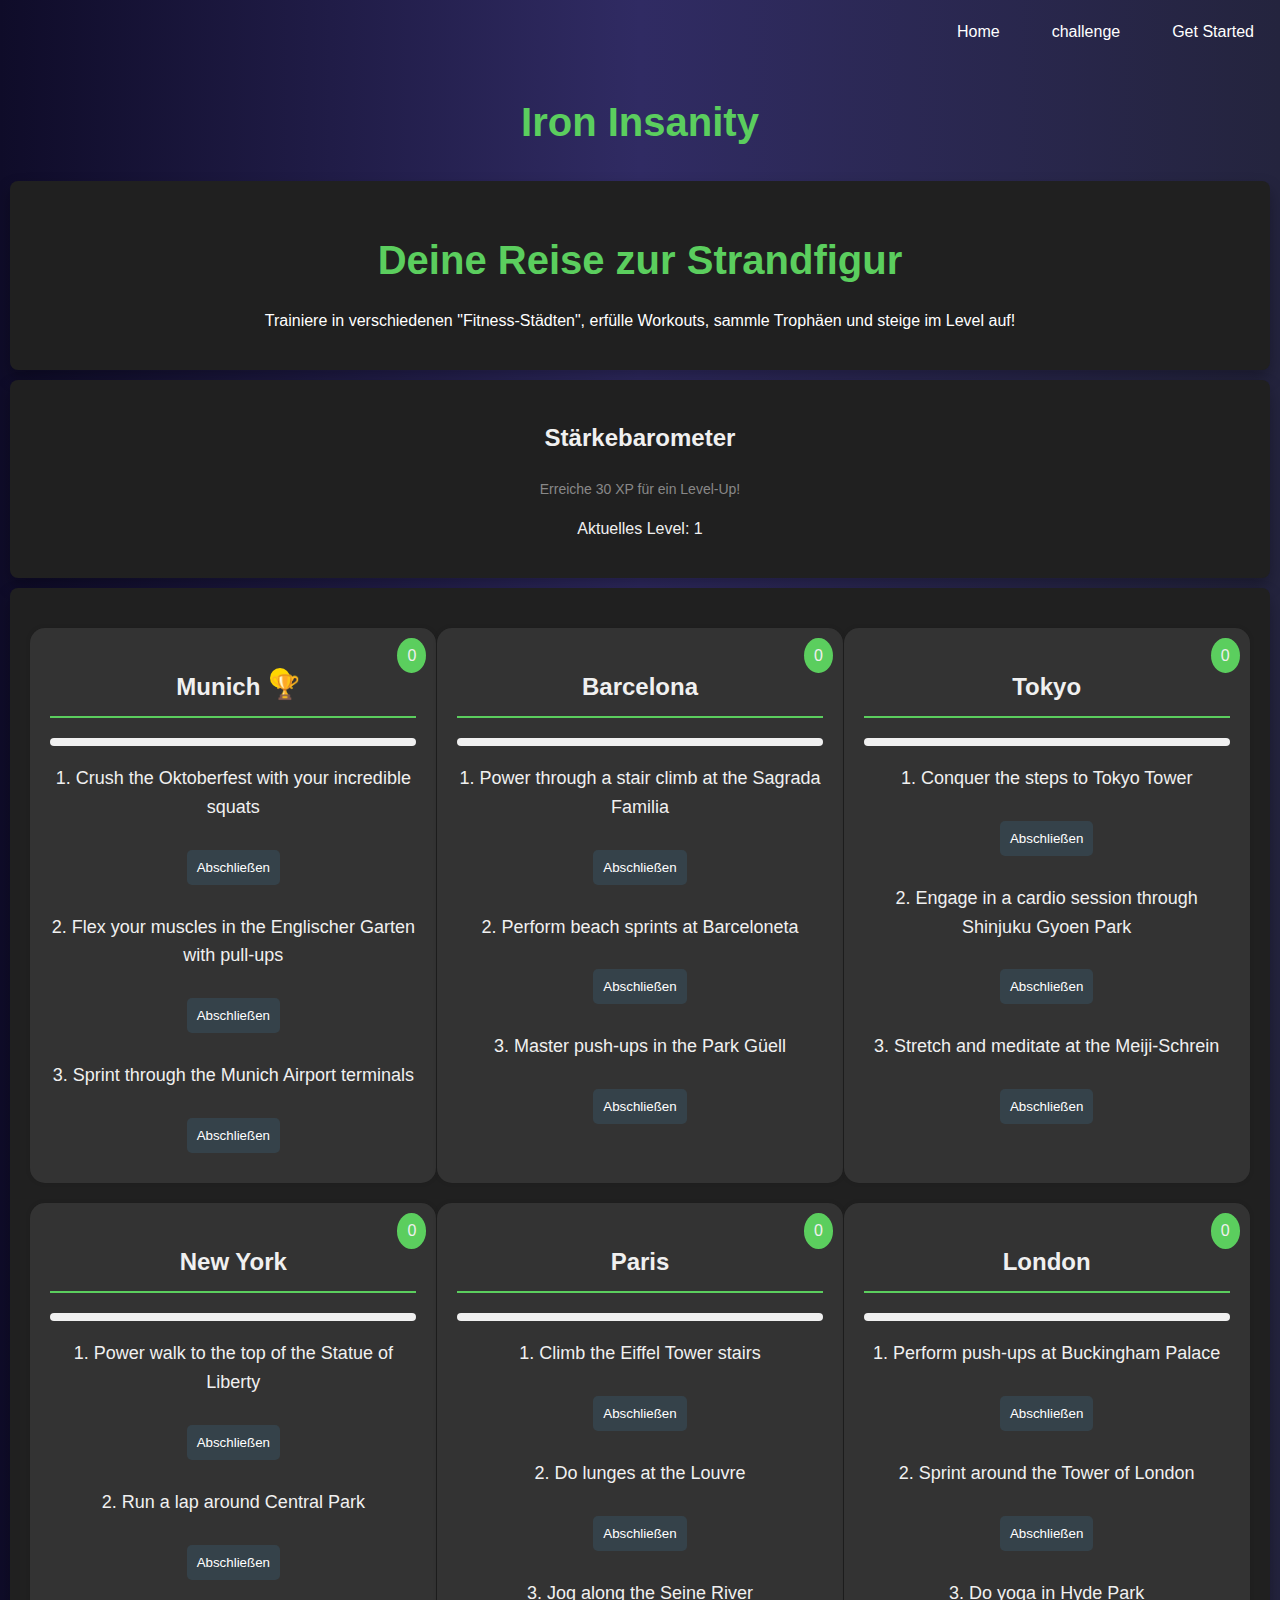
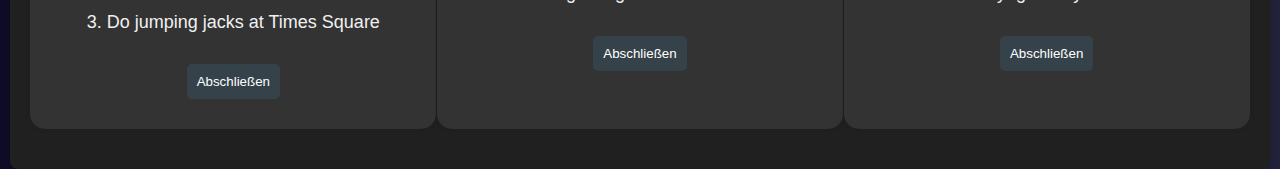
==== challenge.html @ 305de747 "update" ====
<!DOCTYPE html>
<html lang="de">
<head>
    <meta charset="UTF-8">
    <meta name="viewport" content="width=device-width, initial-scale=1.0">
    <title>Fitness Challenge - Journey zur Strandfigur</title>
    <link rel="stylesheet" href="./css/style.css">
    <link rel="stylesheet" href="./css/navbar.css">
    <link rel="stylesheet" href="./css/challenge.css">

    <style>


        /* Stil für die Trophäen neben den Städten */
        .trophy {
            display: none;
            width: 20px;
            height: 20px;
            background-color: gold;
            border-radius: 50%;
            margin-left: 10px;
        }

        /* Stil für den Tooltip */
        .tooltip {
            position: relative;
            display: inline-block;
            cursor: pointer;
        }

        .tooltip .tooltiptext {
            visibility: hidden;
            width: 120px;
            background-color: #555;
            color: #fff;
            text-align: center;
            border-radius: 6px;
            padding: 5px 0;
            position: absolute;
            z-index: 1;
            bottom: 125%;
            left: 50%;
            margin-left: -60px;
            opacity: 0;
            transition: opacity 0.3s;
        }

        .tooltip .tooltiptext::after {
            content: "";
            position: absolute;
            top: 100%;
            left: 50%;
            margin-left: -5px;
            border-width: 5px;
            border-style: solid;
            border-color: #555 transparent transparent transparent;
        }

        .tooltip:hover .tooltiptext {
            visibility: visible;
            opacity: 1;
        }
    </style>
</head>
<body>
    <header>
        <nav class="navbar">
            <div class="navbar-left" style="display: none">
                <label for="languageSelect">Choose language:</label>
                <select id="languageSelect" onchange="changeLanguage()">
                    <option value="en">English</option>
                    <option value="de">Deutsch</option>
                </select>
            </div>
            <div class="navbar-right">
                <select id="navDropdown" class="mobile-dropdown">
                    <option value="./index" selected>Home</option>
                    <option value="./pages/challenge.html">Settings</option>
                    <option value="./pages/instructions.html">Get Started</option>
                </select>
                <div class="desktop-menu">
                    <ul>
                        <li>
                            <div class="darkmode-container" style="display: none">
                                <p class="margin-right">Dark Mode</p>
                                <input type="checkbox" id="darkModeToggle" onchange="toggleDarkMode()">
                                <label for="darkModeToggle"></label>
                            </div>
                        </li>
                        <li id="home"><a href="./index.html">Home</a></li>
                        <li id="challenge"><a href="challenge.html">challenge</a></li>
                        <li id="instructions"><a href="#">Get Started</a></li>
                    </ul>
                </div>
            </div>
        </nav>

        <h1>Iron Insanity</h1>
    </header>

    <section id="showcase">
        <div class="container">
            <h1>Deine Reise zur Strandfigur</h1>
            <p>Trainiere in verschiedenen "Fitness-Städten", erfülle Workouts, sammle Trophäen und steige im Level auf!</p>
        </div>
    </section>

    <section id="strength-bar">
        <div class="container">
            <h2>Stärkebarometer</h2>
            
            <!-- Hier werden die Fortschrittsbalken für alle Städte dynamisch erstellt -->
            <div class="xp-bars" id="xpBars">
                <!-- Hier werden die Fortschrittsbalken für alle Städte durch JavaScript generiert -->
            </div>
            
            <div class="xp-info">
                <p>Erreiche 30 XP für ein Level-Up!</p>
            </div>
    
            <div class="level-info">
                <p>Aktuelles Level: <span id="currentLevel">1</span></p>
            </div>
        </div>
    </section>

    <div class="container">
        <div class="workouts">
            <!-- Dynamische Erstellung der Städte -->
            <div class="workout" id="city1" data-enabled="true">
                <h2>Munich<span class="trophy tooltip" title="Trophäe für alle Aufgaben abgeschlossen">🏆</span></h2>
                <span class="xp">0</span>
                <div class="progress-bar">
                    <div class="progress-fill" id="city1-progress"></div>
                </div>
                <p class="task1">1. Crush the Oktoberfest with your incredible squats</p>
                <button class="complete-btn" onclick="completeTask(1, 1)">Abschließen</button>
                <p class="task2">2. Flex your muscles in the Englischer Garten with pull-ups</p>
                <button class="complete-btn" onclick="completeTask(1, 2)">Abschließen</button>
                <p class="task3">3. Sprint through the Munich Airport terminals</p>
                <button class="complete-btn" onclick="completeTask(1, 3)">Abschließen</button>
            </div>
            <div class="workout" id="city2" data-enabled="false">
                <h2>Barcelona</h2>
                <span class="xp">0</span>
                <div class="progress-bar">
                    <div class="progress-fill" id="city2-progress"></div>
                </div>
                <p class="task1">1. Power through a stair climb at the Sagrada Familia</p>
                <button class="complete-btn" onclick="completeTask(2, 1)">Abschließen</button>
                <p class="task2">2. Perform beach sprints at Barceloneta</p>
                <button class="complete-btn" onclick="completeTask(2, 2)">Abschließen</button>
                <p class="task3">3. Master push-ups in the Park Güell</p>
                <button class="complete-btn" onclick="completeTask(2, 3)">Abschließen</button>
            </div>
            <div class="workout" id="city3" data-enabled="false">
                <h2>Tokyo</h2>
                <span class="xp">0</span>
                <div class="progress-bar">
                    <div class="progress-fill" id="city3-progress"></div>
                </div>
                <p class="task1">1. Conquer the steps to Tokyo Tower</p>
                <button class="complete-btn" onclick="completeTask(3, 1)">Abschließen</button>
                <p class="task2">2. Engage in a cardio session through Shinjuku Gyoen Park</p>
                <button class="complete-btn" onclick="completeTask(3, 2)">Abschließen</button>
                <p class="task3">3. Stretch and meditate at the Meiji-Schrein</p>
                <button class="complete-btn" onclick="completeTask(3, 3)">Abschließen</button>
            </div>
            <div class="workout" id="city4" data-enabled="false">
                <h2>New York</h2>
                <span class="xp">0</span>
                <div class="progress-bar">
                    <div class="progress-fill" id="city4-progress"></div>
                </div>
                <p class="task1">1. Power walk to the top of the Statue of Liberty</p>
                <button class="complete-btn" onclick="completeTask(4, 1)">Abschließen</button>
                <p class="task2">2. Run a lap around Central Park</p>
                <button class="complete-btn" onclick="completeTask(4, 2)">Abschließen</button>
                <p class="task3">3. Do jumping jacks at Times Square</p>
                <button class="complete-btn" onclick="completeTask(4, 3)">Abschließen</button>
            </div>
            <div class="workout" id="city5" data-enabled="false">
                <h2>Paris</h2>
                <span class="xp">0</span>
                <div class="progress-bar">
                    <div class="progress-fill" id="city5-progress"></div>
                </div>
                <p class="task1">1. Climb the Eiffel Tower stairs</p>
                <button class="complete-btn" onclick="completeTask(5, 1)">Abschließen</button>
                <p class="task2">2. Do lunges at the Louvre</p>
                <button class="complete-btn" onclick="completeTask(5, 2)">Abschließen</button>
                <p class="task3">3. Jog along the Seine River</p>
                <button class="complete-btn" onclick="completeTask(5, 3)">Abschließen</button>
            </div>
            <div class="workout" id="city6" data-enabled="false">
                <h2>London</h2>
                <span class="xp">0</span>
                <div class="progress-bar">
                    <div class="progress-fill" id="city6-progress"></div>
                </div>
                <p class="task1">1. Perform push-ups at Buckingham Palace</p>
                <button class="complete-btn" onclick="completeTask(6, 1)">Abschließen</button>
                <p class="task2">2. Sprint around the Tower of London</p>
                <button class="complete-btn" onclick="completeTask(6, 2)">Abschließen</button>
                <p class="task3">3. Do yoga in Hyde Park</p>
                <button class="complete-btn" onclick="completeTask(6, 3)">Abschließen</button>
            </div>
        </div>
    </div>

    <script>
        let totalXP = 0;
        let currentLevel = 1;
        let currentCity = 1; // Variable, um die aktuelle Stadt zu verfolgen
        
        // Starten mit der ersten Stadt
        window.onload = function() {
            createXPBar(); // Erstellt die XP-Balken für alle Städte
            enableCity(currentCity); // Aktiviert die erste Stadt
        }
        
        function createXPBar() {
       
        }
        
        function enableCity(cityIndex) {
            const city = document.getElementById(`city${cityIndex}-xp`);
            if (city) {
                city.setAttribute('data-enabled', 'true');
        
                // Aktiviere alle Buttons der Stadt
                const buttons = city.querySelectorAll('.complete-btn');
                buttons.forEach(button => {
                    button.disabled = false;
                });
            }
        }
        
        function completeTask(cityIndex, taskIndex) {
            // Logik für das Abschließen der Aufgaben hier
        
            // Beispiel: Durchstreichen der erledigten Aufgabe
            const taskElement = document.querySelector(`#city${cityIndex} .task${taskIndex}`);
            if (taskElement) {
                taskElement.classList.add('complete');
            }
        
            addXP(cityIndex, 10); // Beispiel: Füge XP hinzu, wenn eine Aufgabe abgeschlossen wird
        }
        
        
        function addXP(cityIndex, xpToAdd) {
            const xpElement = document.querySelector(`#city${cityIndex} .xp`);
            const progressFill = document.querySelector(`#city${cityIndex}-progress`);
        
            // Aktualisiere die XP-Anzeige der Stadt
            const currentXP = parseInt(xpElement.textContent);
            const newXP = currentXP + xpToAdd;
            xpElement.textContent = newXP;
        
            // Aktualisiere den Fortschrittsbalken der Stadt
            const maxXP = 30; // Maximal 30 XP für jede Stadt für ein Level-Up
            const progressPercentage = (newXP / maxXP) * 100;
            progressFill.style.width = `${progressPercentage}%`;
            console.log(cityIndex);

        }
        
        
        function updateStrengthBar() {
            const overallProgress = document.getElementById('overall-progress');
            const maxTotalXP = 180; // Beispiel: 180 Gesamt-XP für ein Level-Up
            const progressPercentage = (totalXP / maxTotalXP) * 100;
        
            overallProgress.style.width = `${progressPercentage}%`;
        
            if (totalXP >= 30) {
                levelUp();
            }
        }
        
        
        
        function levelUp() {
            currentLevel++;
            document.getElementById('currentLevel').textContent = currentLevel;
            totalXP = 0; // Setze die gesamten XP zurück, um ein neues Level zu beginnen
            resetXPBars();
        
            // Aktiviere die nächste Stadt, wenn verfügbar
            currentCity++;
            enableCity(currentCity);
        }
        
        function resetXPBars() {
            const progressBar = document.querySelectorAll('.progress-fill');
            progressBar.forEach(progress => {
                progress.style.width = '0%';
            });
        }
        
        function enableCity(cityIndex) {
            const city = document.getElementById(`city${cityIndex}-xp`);
            if (city) {
                city.setAttribute('data-enabled', 'true');
        
                // Aktiviere alle Buttons der Stadt
                const buttons = city.querySelectorAll('.complete-btn');
                buttons.forEach(button => {
                    button.disabled = false;
                });
            }
        }
        
        // Funktion zum Entsperren der Trophäen für eine bestimmte Stadt
        function unlockTrophy(cityIndex) {
            const trophyElement = document.querySelector(`#city${cityIndex}-xp .trophy`);
            if (trophyElement) {
                trophyElement.style.display = 'inline-block'; // Sichtbar machen der Trophäe
            }
        }
        
        // Funktion zum Verbergen der Trophäen für eine bestimmte Stadt
        function hideTrophy(cityIndex) {
            const trophyElement = document.querySelector(`#city${cityIndex}-xp .trophy`);
            if (trophyElement) {
                trophyElement.style.display = 'none'; // Verbergen der Trophäe
            }
        }
    </script>
</body>
</html>
---- css/style.css ----
:root {
  --primary-color: #5bce5e; /* Intense green */
  --secondary-color: #f0f0f0; /* Light gray */
  --background-dark: #000000; /* Darker background */
  --background-light: #202020; /* Dark gray background */
  --text-light: #f0f0f0; /* Light gray text */
  --text-dark: #ffffff; /* White text */
  --error-color: #ff6666; /* Lighter red background */
  --error-color: #f74545;
}

body {
  font-family: 'Roboto', 'Helvetica Neue', Arial, sans-serif;
  color: var(--text-light);
  line-height: 1.6;
  background-color: var(--background-dark);
  margin: 0;
  padding: 0;
  justify-content: center;
  align-items: center;
  height: 100vh;
  background-image: linear-gradient(to right, #0f0c29, #302b63, #24243e); /* Gradient background */
}

.container {
  padding: 20px;
  border-radius: 8px;
  background-color: var(--background-light);
  margin: 10px;
  text-align: center;
  box-shadow: 0 8px 16px rgba(0, 0, 0, 0.3); /* Soft shadow */
}



h1 {
  text-align: center;
  color: var(--primary-color);
  font-size: 2.5rem; /* Large heading */
}

.right {
  text-align: right;
}

footer {
  text-align: center;
  color: var(--primary-color);
  margin-top: 20px;
  font-size: 1.2rem; /* Footer text size */
}

table,
th,
td {
  text-align: center;
  border-collapse: collapse;
  padding: 5px;
  color: var(--secondary-color);
  background-color: var(--background-light);
  box-shadow: 0 4px 8px rgb(0, 0, 0); /* Subtle shadow */
}


.plus-rep-button,
.plus-weight-button,
.minus-rep-button,
.minus-weight-button {
  background-color: var(--primary-color);
  color: var(--secondary-color);
  border: none;
  margin: 5px;
  height: 25px;
  width: 25px;
  border-radius: 8px;
  font-weight: bold;
  cursor: pointer;
  box-shadow: 0 4px 12px rgba(0, 0, 0, 0.2); /* Button shadow */
  transition: transform 0.2s ease, background-color 0.2s ease, box-shadow 0.2s ease;
}

.plus-rep-button:hover,
.plus-weight-button:hover,
.minus-rep-button:hover,
.minus-weight-button:hover {
  background-color: #ff8c00; /* Orange hover color */

  box-shadow: 0 6px 20px rgba(0, 0, 0, 0.3); /* Enhanced shadow on hover */
}

@media (max-width: 414px) {
  .plus-rep-button,
  .plus-weight-button,
  .minus-rep-button,
  .minus-weight-button {
    background-color: var(--background-light);
    color: var(--primary-color);
    border: 1px solid var(--primary-color);
    border-radius: 10px;
    font-size: 1rem;
  }

  .rep-value,
  .weight-value {
  display: inline-block;
  color: var(--primary-color);
}

.set-cell {
  color: var(--primary-color);
}

}

.rep-value,
.weight-value {
  display: inline-block;
  color: var(--primary-color);
  padding: 8px 16px;

  font-size: 1.2rem;
  font-weight: bold;
 
}

.set-cell {

  color: var(--primary-color);
  padding: 8px 16px;

  font-size: 1.2rem;
  font-weight: bold;

}

.pause-value {

  color: var(--primary-color);
  padding: 8px 16px;

  font-size: 1.2rem;
  font-weight: bold;

}

.pauseButton {

  border: none;
  color: black;
  padding: 15px 32px;
  text-align: center;
  text-decoration: none;
  display: inline-block;
  font-size: 16px;
  margin: 4px 2px;
  cursor: pointer;
  border-radius: 8px;
  transition: background-color 0.3s ease;
  box-shadow: 0px 4px 8px rgba(0, 0, 0, 0.2);
}


@media (max-width: 414px) {
  .pauseButton {padding: 15px 5px;}
}
---- css/navbar.css ----
.navbar {
    display: flex;
    align-items: center;
    justify-content: space-between;
    padding: 5px 10px;
    color: var(--text-color);
  }
  
  .navbar-left {
    display: flex;
    align-items: center;
  }
  
  .navbar-right {
    display: flex;
    align-items: center;
    margin-left: auto;
  }
  
  .navbar-left label {
    margin-right: 8px;
  }
  
  
  .language select {
    padding: 6px;
    border: none;
    border-radius: 4px;
  }
  
  .navbar-right ul {
    list-style-type: none;
    margin: 0;
    padding: 0;
    display: flex;
  }
  
  .navbar-right ul li {
    margin-left: 20px;
  }
  
  .navbar-right ul li a {
    color: white;
    text-decoration: none;
    padding: 14px 16px;
    display: block;
  }
  
  .navbar-right ul li a:hover {
    background-color: #5bce5e;
    border-radius: 5px;
  }

  
  .mobile-dropdown {
    display: none;
  }
  
  
  @media screen and (max-width: 480px) {
    .mobile-dropdown {
      display: block;
      padding: 8px;
      border: none;
      border-radius: 5px;

      color: black;
      cursor: pointer;
      font-size: 14px;
    }

    select#navDropdown {
      border: none;
    }
  
  
    .desktop-menu {
      display: none;

    }
  }

  .language {
    display: flex;
    justify-content: end;
  }
---- css/challenge.css ----
:root {
    --primary-color: #5bce5e; /* Intense green */
    --secondary-color: #f0f0f0; /* Light gray */
    --background-dark: #000000; /* Darker background */
    --background-light: #202020; /* Dark gray background */
    --text-light: #f0f0f0; /* Light gray text */
    --text-dark: #ffffff; /* White text */
    --error-color: #f74545; /* Lighter red background */
}

body {
    font-family: 'Roboto', 'Helvetica Neue', Arial, sans-serif;
    color: var(--text-light);
    line-height: 1.6;
    background-color: var(--background-dark);
    margin: 0;
    padding: 0;
    justify-content: center;
    align-items: center;
    height: 100vh;
    background-image: linear-gradient(to right, #0f0c29, #302b63, #24243e); /* Gradient background */
}

#showcase {
    text-align: center;
    color: var(--text-dark); /* Adjusted to use var(--text-dark) */
}

#showcase h1 {
    margin-bottom: 10px;
}

.workouts {
    margin-top: 20px;
    display: flex;
    justify-content: space-around;
    flex-wrap: wrap;
}

.workout {
    background: #333;
    color: var(--text-light);
    padding: 20px;
    width: 30%;
    box-shadow: 0 0 5px rgba(0, 0, 0, 0.1);
    margin-bottom: 20px;
    position: relative;
    border-radius: 15px;
}

.workout h2 {
    border-bottom: 2px solid var(--primary-color); /* Adjusted to use var(--primary-color) */
    padding-bottom: 10px;
}

.workout p {
    font-size: 18px;
}

.complete {
    text-decoration: line-through; /* Optional: Durchgestrichener Text für abgeschlossene Aufgaben */
    color: var(--primary-color);
    opacity: 0.5; /* Adjusted to use var(--primary-color) */
}

.xp {
    position: absolute;
    top: 10px;
    right: 10px;
    background: var(--primary-color); /* Adjusted to use var(--primary-color) */
    color: var(--text-light);
    padding: 5px 10px;
    border-radius: 50%;
}

button.complete-btn {
    margin: 10px 0;
    padding: 10px;
    background: #35424a;
    color: white;
    border: none;
    cursor: pointer;
    border-radius: 5px;
}

.xp-bar {
    display: flex;
    align-items: center;
    justify-content: space-between;
    margin-top: 10px;
}

.progress-bar {
    background-color: var(--secondary-color); /* Adjusted to use var(--secondary-color) */
    border-radius: 4px;
    height: 8px;
    margin-top: 5px;
    overflow: hidden;
}

.progress-fill {
    background-color: #4CAF50; /* Green color for progress */
    height: 100%;
    width: 0%;
    transition: width 0.3s ease; /* Smooth width animation */
    border-radius: 4px;
}

.xp-info {
    margin-top: 10px;
    text-align: center;
    font-size: 14px;
    color: #888;
}

.xp-fill.level-up {
    animation: level-up-animation 1s ease-in-out;
}

@keyframes level-up-animation {
    0% {
        transform: scale(1);
        opacity: 1;
    }
    50% {
        transform: scale(1.2);
        opacity: 0.8;
    }
    100% {
        transform: scale(1);
        opacity: 1;
    }
}
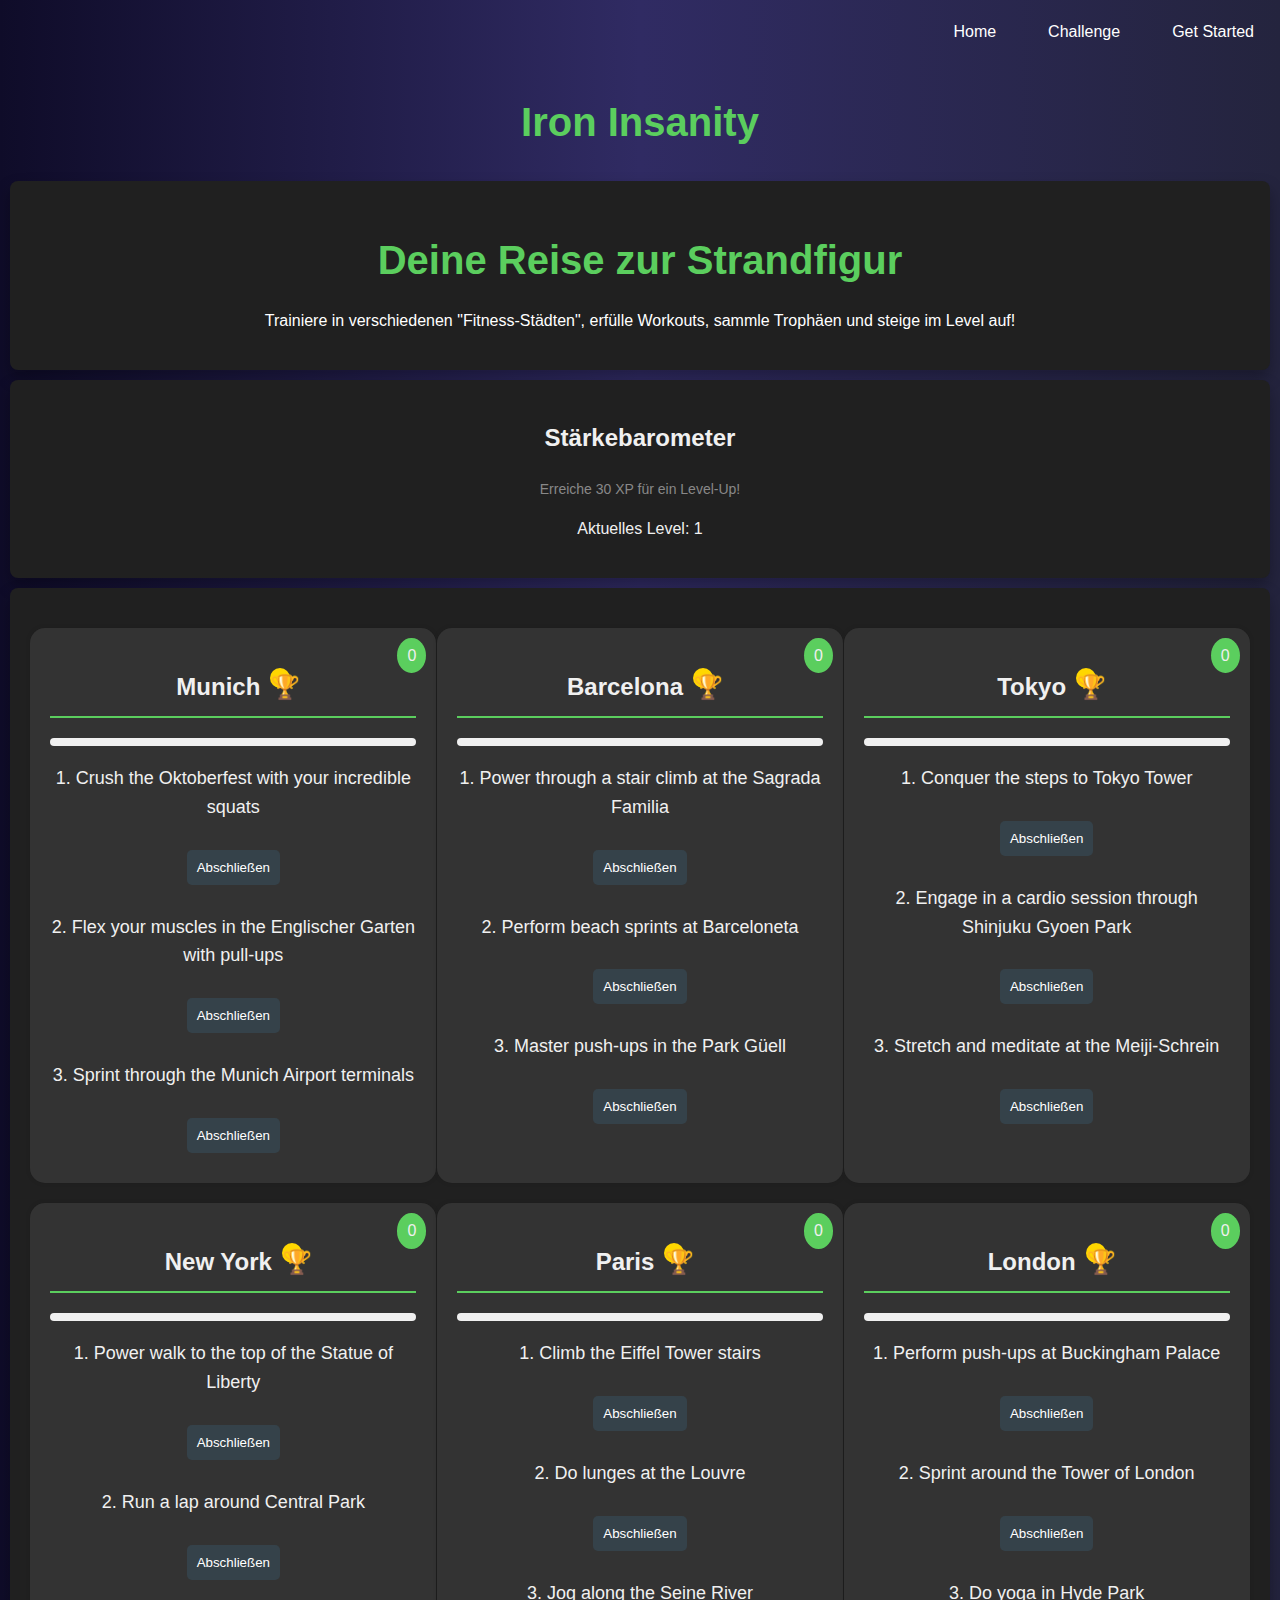
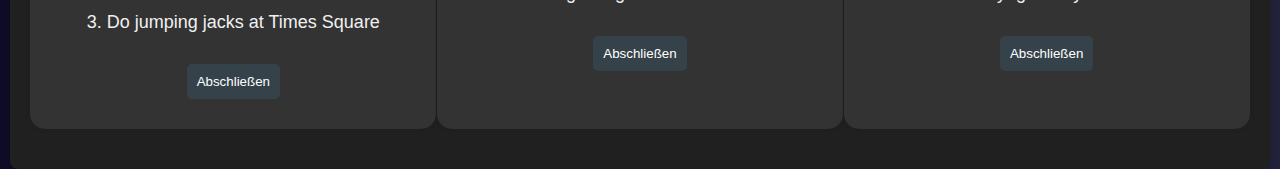
==== commit 07c81bcb: "update" ====
--- a/challenge.html
+++ b/challenge.html
@@ -8,59 +8,7 @@
     <link rel="stylesheet" href="./css/navbar.css">
     <link rel="stylesheet" href="./css/challenge.css">
 
-    <style>
-
-
-        /* Stil für die Trophäen neben den Städten */
-        .trophy {
-            display: none;
-            width: 20px;
-            height: 20px;
-            background-color: gold;
-            border-radius: 50%;
-            margin-left: 10px;
-        }
-
-        /* Stil für den Tooltip */
-        .tooltip {
-            position: relative;
-            display: inline-block;
-            cursor: pointer;
-        }
-
-        .tooltip .tooltiptext {
-            visibility: hidden;
-            width: 120px;
-            background-color: #555;
-            color: #fff;
-            text-align: center;
-            border-radius: 6px;
-            padding: 5px 0;
-            position: absolute;
-            z-index: 1;
-            bottom: 125%;
-            left: 50%;
-            margin-left: -60px;
-            opacity: 0;
-            transition: opacity 0.3s;
-        }
-
-        .tooltip .tooltiptext::after {
-            content: "";
-            position: absolute;
-            top: 100%;
-            left: 50%;
-            margin-left: -5px;
-            border-width: 5px;
-            border-style: solid;
-            border-color: #555 transparent transparent transparent;
-        }
-
-        .tooltip:hover .tooltiptext {
-            visibility: visible;
-            opacity: 1;
-        }
-    </style>
+
 </head>
 <body>
     <header>
@@ -88,7 +36,7 @@
                             </div>
                         </li>
                         <li id="home"><a href="./index.html">Home</a></li>
-                        <li id="challenge"><a href="challenge.html">challenge</a></li>
+                        <li id="challenge"><a href="challenge.html">Challenge</a></li>
                         <li id="instructions"><a href="#">Get Started</a></li>
                     </ul>
                 </div>
@@ -109,10 +57,7 @@
         <div class="container">
             <h2>Stärkebarometer</h2>
             
-            <!-- Hier werden die Fortschrittsbalken für alle Städte dynamisch erstellt -->
-            <div class="xp-bars" id="xpBars">
-                <!-- Hier werden die Fortschrittsbalken für alle Städte durch JavaScript generiert -->
-            </div>
+            <div class="xp-bars" id="xpBars"></div>
             
             <div class="xp-info">
                 <p>Erreiche 30 XP für ein Level-Up!</p>
@@ -125,206 +70,180 @@
     </section>
 
     <div class="container">
-        <div class="workouts">
+        <div class="workouts" id="workoutsContainer">
             <!-- Dynamische Erstellung der Städte -->
-            <div class="workout" id="city1" data-enabled="true">
-                <h2>Munich<span class="trophy tooltip" title="Trophäe für alle Aufgaben abgeschlossen">🏆</span></h2>
-                <span class="xp">0</span>
-                <div class="progress-bar">
-                    <div class="progress-fill" id="city1-progress"></div>
-                </div>
-                <p class="task1">1. Crush the Oktoberfest with your incredible squats</p>
-                <button class="complete-btn" onclick="completeTask(1, 1)">Abschließen</button>
-                <p class="task2">2. Flex your muscles in the Englischer Garten with pull-ups</p>
-                <button class="complete-btn" onclick="completeTask(1, 2)">Abschließen</button>
-                <p class="task3">3. Sprint through the Munich Airport terminals</p>
-                <button class="complete-btn" onclick="completeTask(1, 3)">Abschließen</button>
-            </div>
-            <div class="workout" id="city2" data-enabled="false">
-                <h2>Barcelona</h2>
-                <span class="xp">0</span>
-                <div class="progress-bar">
-                    <div class="progress-fill" id="city2-progress"></div>
-                </div>
-                <p class="task1">1. Power through a stair climb at the Sagrada Familia</p>
-                <button class="complete-btn" onclick="completeTask(2, 1)">Abschließen</button>
-                <p class="task2">2. Perform beach sprints at Barceloneta</p>
-                <button class="complete-btn" onclick="completeTask(2, 2)">Abschließen</button>
-                <p class="task3">3. Master push-ups in the Park Güell</p>
-                <button class="complete-btn" onclick="completeTask(2, 3)">Abschließen</button>
-            </div>
-            <div class="workout" id="city3" data-enabled="false">
-                <h2>Tokyo</h2>
-                <span class="xp">0</span>
-                <div class="progress-bar">
-                    <div class="progress-fill" id="city3-progress"></div>
-                </div>
-                <p class="task1">1. Conquer the steps to Tokyo Tower</p>
-                <button class="complete-btn" onclick="completeTask(3, 1)">Abschließen</button>
-                <p class="task2">2. Engage in a cardio session through Shinjuku Gyoen Park</p>
-                <button class="complete-btn" onclick="completeTask(3, 2)">Abschließen</button>
-                <p class="task3">3. Stretch and meditate at the Meiji-Schrein</p>
-                <button class="complete-btn" onclick="completeTask(3, 3)">Abschließen</button>
-            </div>
-            <div class="workout" id="city4" data-enabled="false">
-                <h2>New York</h2>
-                <span class="xp">0</span>
-                <div class="progress-bar">
-                    <div class="progress-fill" id="city4-progress"></div>
-                </div>
-                <p class="task1">1. Power walk to the top of the Statue of Liberty</p>
-                <button class="complete-btn" onclick="completeTask(4, 1)">Abschließen</button>
-                <p class="task2">2. Run a lap around Central Park</p>
-                <button class="complete-btn" onclick="completeTask(4, 2)">Abschließen</button>
-                <p class="task3">3. Do jumping jacks at Times Square</p>
-                <button class="complete-btn" onclick="completeTask(4, 3)">Abschließen</button>
-            </div>
-            <div class="workout" id="city5" data-enabled="false">
-                <h2>Paris</h2>
-                <span class="xp">0</span>
-                <div class="progress-bar">
-                    <div class="progress-fill" id="city5-progress"></div>
-                </div>
-                <p class="task1">1. Climb the Eiffel Tower stairs</p>
-                <button class="complete-btn" onclick="completeTask(5, 1)">Abschließen</button>
-                <p class="task2">2. Do lunges at the Louvre</p>
-                <button class="complete-btn" onclick="completeTask(5, 2)">Abschließen</button>
-                <p class="task3">3. Jog along the Seine River</p>
-                <button class="complete-btn" onclick="completeTask(5, 3)">Abschließen</button>
-            </div>
-            <div class="workout" id="city6" data-enabled="false">
-                <h2>London</h2>
-                <span class="xp">0</span>
-                <div class="progress-bar">
-                    <div class="progress-fill" id="city6-progress"></div>
-                </div>
-                <p class="task1">1. Perform push-ups at Buckingham Palace</p>
-                <button class="complete-btn" onclick="completeTask(6, 1)">Abschließen</button>
-                <p class="task2">2. Sprint around the Tower of London</p>
-                <button class="complete-btn" onclick="completeTask(6, 2)">Abschließen</button>
-                <p class="task3">3. Do yoga in Hyde Park</p>
-                <button class="complete-btn" onclick="completeTask(6, 3)">Abschließen</button>
-            </div>
         </div>
     </div>
 
     <script>
-        let totalXP = 0;
-        let currentLevel = 1;
-        let currentCity = 1; // Variable, um die aktuelle Stadt zu verfolgen
-        
-        // Starten mit der ersten Stadt
+        const cities = [
+            {
+                name: "Munich",
+                tasks: [
+                    "Crush the Oktoberfest with your incredible squats",
+                    "Flex your muscles in the Englischer Garten with pull-ups",
+                    "Sprint through the Munich Airport terminals"
+                ],
+                enabled: true
+            },
+            {
+                name: "Barcelona",
+                tasks: [
+                    "Power through a stair climb at the Sagrada Familia",
+                    "Perform beach sprints at Barceloneta",
+                    "Master push-ups in the Park Güell"
+                ],
+                enabled: false
+            },
+            {
+                name: "Tokyo",
+                tasks: [
+                    "Conquer the steps to Tokyo Tower",
+                    "Engage in a cardio session through Shinjuku Gyoen Park",
+                    "Stretch and meditate at the Meiji-Schrein"
+                ],
+                enabled: false
+            },
+            {
+                name: "New York",
+                tasks: [
+                    "Power walk to the top of the Statue of Liberty",
+                    "Run a lap around Central Park",
+                    "Do jumping jacks at Times Square"
+                ],
+                enabled: false
+            },
+            {
+                name: "Paris",
+                tasks: [
+                    "Climb the Eiffel Tower stairs",
+                    "Do lunges at the Louvre",
+                    "Jog along the Seine River"
+                ],
+                enabled: false
+            },
+            {
+                name: "London",
+                tasks: [
+                    "Perform push-ups at Buckingham Palace",
+                    "Sprint around the Tower of London",
+                    "Do yoga in Hyde Park"
+                ],
+                enabled: false
+            }
+        ];
+
+        const workoutsContainer = document.getElementById('workoutsContainer');
+
         window.onload = function() {
-            createXPBar(); // Erstellt die XP-Balken für alle Städte
-            enableCity(currentCity); // Aktiviert die erste Stadt
-        }
-        
+            createXPBar();
+            createCityWorkouts();
+            enableCity(1);
+        }
+
         function createXPBar() {
-       
-        }
-        
-        function enableCity(cityIndex) {
-            const city = document.getElementById(`city${cityIndex}-xp`);
-            if (city) {
-                city.setAttribute('data-enabled', 'true');
-        
-                // Aktiviere alle Buttons der Stadt
-                const buttons = city.querySelectorAll('.complete-btn');
-                buttons.forEach(button => {
-                    button.disabled = false;
+            const xpBars = document.getElementById('xpBars');
+            // Add logic to create XP bars for all cities if needed
+        }
+
+        function createCityWorkouts() {
+            cities.forEach((city, index) => {
+                const cityDiv = document.createElement('div');
+                cityDiv.className = 'workout';
+                cityDiv.id = `city${index + 1}`;
+                cityDiv.dataset.enabled = city.enabled;
+
+                const cityHeader = document.createElement('h2');
+                cityHeader.textContent = city.name;
+                const trophySpan = document.createElement('span');
+                trophySpan.className = 'trophy tooltip';
+                trophySpan.title = 'Trophäe für alle Aufgaben abgeschlossen';
+                trophySpan.textContent = '🏆';
+                cityHeader.appendChild(trophySpan);
+
+                const xpSpan = document.createElement('span');
+                xpSpan.className = 'xp';
+                xpSpan.textContent = '0';
+
+                const progressBar = document.createElement('div');
+                progressBar.className = 'progress-bar';
+
+                const progressFill = document.createElement('div');
+                progressFill.className = 'progress-fill';
+                progressFill.id = `city${index + 1}-progress`;
+                progressBar.appendChild(progressFill);
+
+                cityDiv.appendChild(cityHeader);
+                cityDiv.appendChild(xpSpan);
+                cityDiv.appendChild(progressBar);
+
+                city.tasks.forEach((task, taskIndex) => {
+                    const taskP = document.createElement('p');
+                    taskP.className = `task${taskIndex + 1}`;
+                    taskP.textContent = `${taskIndex + 1}. ${task}`;
+
+                    const taskButton = document.createElement('button');
+                    taskButton.className = 'complete-btn';
+                    taskButton.textContent = 'Abschließen';
+                    taskButton.onclick = () => completeTask(index + 1, taskIndex + 1);
+                    taskButton.disabled = !city.enabled;
+
+                    cityDiv.appendChild(taskP);
+                    cityDiv.appendChild(taskButton);
                 });
-            }
-        }
-        
+
+                workoutsContainer.appendChild(cityDiv);
+            });
+        }
+
         function completeTask(cityIndex, taskIndex) {
-            // Logik für das Abschließen der Aufgaben hier
-        
-            // Beispiel: Durchstreichen der erledigten Aufgabe
             const taskElement = document.querySelector(`#city${cityIndex} .task${taskIndex}`);
             if (taskElement) {
                 taskElement.classList.add('complete');
             }
-        
-            addXP(cityIndex, 10); // Beispiel: Füge XP hinzu, wenn eine Aufgabe abgeschlossen wird
-        }
-        
-        
+            addXP(cityIndex, 10);
+        }
+
         function addXP(cityIndex, xpToAdd) {
             const xpElement = document.querySelector(`#city${cityIndex} .xp`);
             const progressFill = document.querySelector(`#city${cityIndex}-progress`);
-        
-            // Aktualisiere die XP-Anzeige der Stadt
+
             const currentXP = parseInt(xpElement.textContent);
             const newXP = currentXP + xpToAdd;
             xpElement.textContent = newXP;
-        
-            // Aktualisiere den Fortschrittsbalken der Stadt
-            const maxXP = 30; // Maximal 30 XP für jede Stadt für ein Level-Up
+
+            const maxXP = 30;
             const progressPercentage = (newXP / maxXP) * 100;
             progressFill.style.width = `${progressPercentage}%`;
-            console.log(cityIndex);
-
-        }
-        
-        
+
+            if (newXP >= maxXP) {
+                unlockTrophy(cityIndex);
+            }
+
+        }
+
         function updateStrengthBar() {
             const overallProgress = document.getElementById('overall-progress');
-            const maxTotalXP = 180; // Beispiel: 180 Gesamt-XP für ein Level-Up
+            const maxTotalXP = 180;
             const progressPercentage = (totalXP / maxTotalXP) * 100;
-        
             overallProgress.style.width = `${progressPercentage}%`;
-        
-            if (totalXP >= 30) {
-                levelUp();
-            }
-        }
-        
-        
-        
-        function levelUp() {
-            currentLevel++;
-            document.getElementById('currentLevel').textContent = currentLevel;
-            totalXP = 0; // Setze die gesamten XP zurück, um ein neues Level zu beginnen
-            resetXPBars();
-        
-            // Aktiviere die nächste Stadt, wenn verfügbar
-            currentCity++;
-            enableCity(currentCity);
-        }
-        
-        function resetXPBars() {
-            const progressBar = document.querySelectorAll('.progress-fill');
-            progressBar.forEach(progress => {
-                progress.style.width = '0%';
-            });
-        }
-        
+        }
+
+        function unlockTrophy(cityIndex) {
+            const trophyElement = document.querySelector(`#city${cityIndex} .trophy`);
+            if (trophyElement) {
+                trophyElement.style.display = 'inline-block';
+            }
+            if (cityIndex < cities.length) {
+                enableCity(cityIndex + 1);
+            }
+        }
+
         function enableCity(cityIndex) {
-            const city = document.getElementById(`city${cityIndex}-xp`);
-            if (city) {
-                city.setAttribute('data-enabled', 'true');
-        
-                // Aktiviere alle Buttons der Stadt
-                const buttons = city.querySelectorAll('.complete-btn');
-                buttons.forEach(button => {
-                    button.disabled = false;
-                });
-            }
-        }
-        
-        // Funktion zum Entsperren der Trophäen für eine bestimmte Stadt
-        function unlockTrophy(cityIndex) {
-            const trophyElement = document.querySelector(`#city${cityIndex}-xp .trophy`);
-            if (trophyElement) {
-                trophyElement.style.display = 'inline-block'; // Sichtbar machen der Trophäe
-            }
-        }
-        
-        // Funktion zum Verbergen der Trophäen für eine bestimmte Stadt
-        function hideTrophy(cityIndex) {
-            const trophyElement = document.querySelector(`#city${cityIndex}-xp .trophy`);
-            if (trophyElement) {
-                trophyElement.style.display = 'none'; // Verbergen der Trophäe
+            const cityDiv = document.getElementById(`city${cityIndex}`);
+            if (cityDiv) {
+                cityDiv.dataset.enabled = true;
+                cityDiv.querySelectorAll('button.complete-btn').forEach(button => button.disabled = false);
             }
         }
     </script>
--- a/css/challenge.css
+++ b/css/challenge.css
@@ -30,11 +30,33 @@
     margin-bottom: 10px;
 }
 
+
 .workouts {
     margin-top: 20px;
     display: flex;
     justify-content: space-around;
     flex-wrap: wrap;
+}
+
+@media (max-width: 414px) {
+    .workouts {
+        margin-top: 20px;
+        display: block;
+        justify-content: space-around;
+        flex-wrap: wrap;
+    }
+
+    .workout {
+        background: #333;
+        color: var(--text-light);
+        padding: 20px;
+    
+        box-shadow: 0 0 5px rgba(0, 0, 0, 0.1);
+        margin-bottom: 20px;
+        position: relative;
+        border-radius: 15px;
+    }
+    
 }
 
 .workout {
@@ -131,3 +153,51 @@
         opacity: 1;
     }
 }
+
+.trophy {
+    display: none;
+    width: 20px;
+    height: 20px;
+    background-color: gold;
+    border-radius: 50%;
+    margin-left: 10px;
+}
+
+.tooltip {
+    position: relative;
+    display: inline-block;
+    cursor: pointer;
+}
+
+.tooltip .tooltiptext {
+    visibility: hidden;
+    width: 120px;
+    background-color: #555;
+    color: #fff;
+    text-align: center;
+    border-radius: 6px;
+    padding: 5px 0;
+    position: absolute;
+    z-index: 1;
+    bottom: 125%;
+    left: 50%;
+    margin-left: -60px;
+    opacity: 0;
+    transition: opacity 0.3s;
+}
+
+.tooltip .tooltiptext::after {
+    content: "";
+    position: absolute;
+    top: 100%;
+    left: 50%;
+    margin-left: -5px;
+    border-width: 5px;
+    border-style: solid;
+    border-color: #555 transparent transparent transparent;
+}
+
+.tooltip:hover .tooltiptext {
+    visibility: visible;
+    opacity: 1;
+}